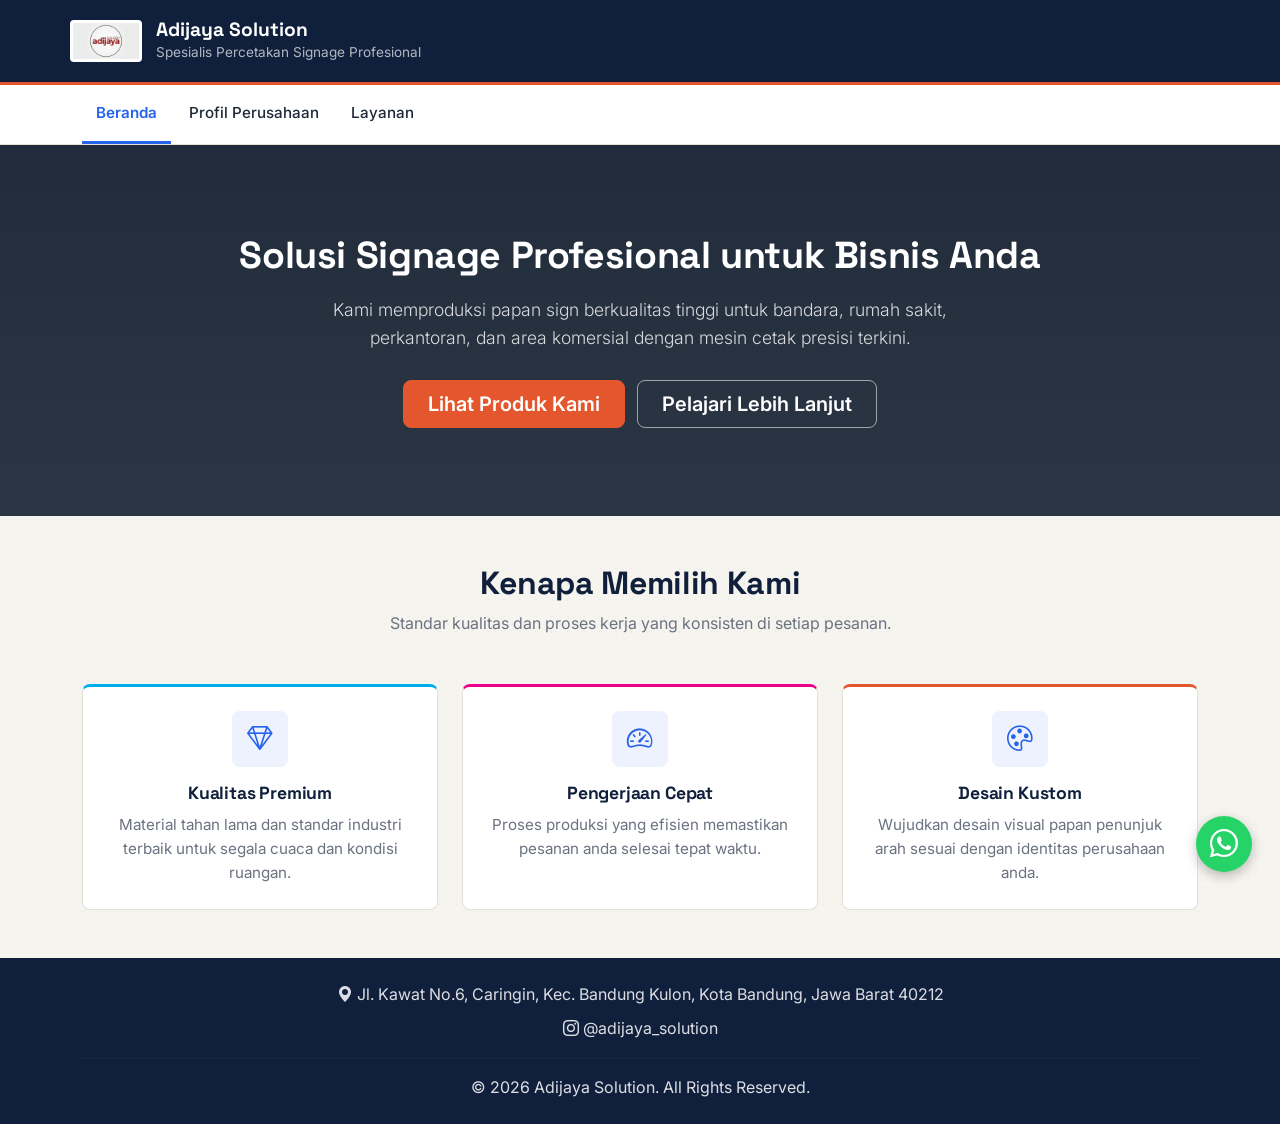
==== index.html @ e895bacc "first commit" ====
<!DOCTYPE html>
<html lang="id">
<head>
    <meta charset="UTF-8">
    <meta name="viewport" content="width=device-width, initial-scale=1.0">
    <title>Adijaya Solution - Spesialis Percetakan Signage</title>
    <!-- Bootstrap 5 CSS -->
    <link href="https://cdn.jsdelivr.net/npm/bootstrap@5.3.0/dist/css/bootstrap.min.css" rel="stylesheet">
    <!-- Bootstrap Icons -->
    <link rel="stylesheet" href="https://cdn.jsdelivr.net/npm/bootstrap-icons@1.10.5/font/bootstrap-icons.css">
    <!-- Custom CSS -->
    <link rel="stylesheet" href="style.css">
</head>
<body>

    
    <!-- Header -->
    <header>
        <div class="header-top">
            <div class="container header-top-inner">
                <img src="image/logo adijaya.png" alt="Logo Adijaya Solution" class="site-logo">
                <div>
                    <p class="site-title">Adijaya Solution</p>
                    <p class="site-subtitle">Spesialis Percetakan Signage Profesional</p>
                </div>
            </div>
        </div>
        <nav class="navbar navbar-expand-lg site-nav">
            <div class="container">
                <button class="navbar-toggler" type="button" data-bs-toggle="collapse" data-bs-target="#navbarNav" aria-controls="navbarNav" aria-expanded="false" aria-label="Toggle navigation">
                    <span class="navbar-toggler-icon"></span>
                </button>
                <div class="collapse navbar-collapse" id="navbarNav">
                    <ul class="navbar-nav">
                        <li class="nav-item"><a class="nav-link active" href="index.html">Beranda</a></li>
                        <li class="nav-item"><a class="nav-link" href="about.html">Profil Perusahaan</a></li>
                        <li class="nav-item"><a class="nav-link" href="services.html">Layanan</a></li>
                    </ul>
                </div>
            </div>
        </nav>
    </header>

    <!-- Hero Section -->
    <section class="hero-section text-center">
        <div class="container">
            <h1>Solusi Signage Profesional untuk Bisnis Anda</h1>
            <p class="lead">Kami memproduksi papan sign berkualitas tinggi untuk bandara, rumah sakit, perkantoran, dan area komersial dengan mesin cetak presisi terkini.</p>
            <a href="services.html" class="btn btn-primary btn-lg px-4 me-2">Lihat Produk Kami</a>
            <a href="about.html" class="btn btn-outline-secondary btn-lg px-4">Pelajari Lebih Lanjut</a>
        </div>
    </section>

    <!-- Fitur Singkat -->
    <section class="py-5">
        <div class="container">
            <div class="text-center mb-5">
                <h2 class="section-title">Kenapa Memilih Kami</h2>
                <p class="section-subtitle">Standar kualitas dan proses kerja yang konsisten di setiap pesanan.</p>
            </div>
            <div class="row g-4 text-center">
                <div class="col-md-4">
                    <div class="feature-card p-4">
                        <div class="feature-icon-box"><i class="bi bi-gem"></i></div>
                        <h3>Kualitas Premium</h3>
                        <p>Material tahan lama dan standar industri terbaik untuk segala cuaca dan kondisi ruangan.</p>
                    </div>
                </div>
                <div class="col-md-4">
                    <div class="feature-card p-4">
                        <div class="feature-icon-box"><i class="bi bi-speedometer2"></i></div>
                        <h3>Pengerjaan Cepat</h3>
                        <p>Proses produksi yang efisien memastikan pesanan anda selesai tepat waktu.</p>
                    </div>
                </div>
                <div class="col-md-4">
                    <div class="feature-card p-4">
                        <div class="feature-icon-box"><i class="bi bi-palette"></i></div>
                        <h3>Desain Kustom</h3>
                        <p>Wujudkan desain visual papan penunjuk arah sesuai dengan identitas perusahaan anda.</p>
                    </div>
                </div>
            </div>
        </div>
    </section>

    <!-- Footer -->
    <footer class="site-footer py-4 mt-auto">
        <div class="container text-center">
            <div class="row justify-content-center mb-3">
                <div class="col-md-8">
                    <p class="mb-2">
                        <a href="https://maps.app.goo.gl/FqAVJFy4GYQ6KUqA9" target="_blank">
                            <i class="bi bi-geo-alt-fill"></i> Jl. Kawat No.6, Caringin, Kec. Bandung Kulon, Kota Bandung, Jawa Barat 40212
                        </a>
                    </p>
                    <p class="mb-0">
                        <a href="https://www.instagram.com/adijaya_solution?utm_source=ig_web_button_share_sheet&igsh=ZDNlZDc0MzIxNw==" target="_blank">
                            <i class="bi bi-instagram"></i> @adijaya_solution
                        </a>
                    </p>
                </div>
            </div>
            <hr>
            <p class="mb-0">&copy; 2026 Adijaya Solution. All Rights Reserved.</p>
        </div>
    </footer>

    <!-- Tombol WhatsApp Melayang -->
    <a href="https://wa.me/6285187273017?text=Halo%20Adijaya%20Solution,%20saya%20ingin%20bertanya%20tentang%20pembuatan%20signage." class="wa-float" target="_blank">
        <i class="bi bi-whatsapp"></i>
    </a>

    <!-- Bootstrap 5 JS Bundle -->
    <script src="https://cdn.jsdelivr.net/npm/bootstrap@5.3.0/dist/js/bootstrap.bundle.min.js"></script>
</body>
</html>
---- style.css ----
/* ===========================================================
   style.css — Adijaya Solution
   Clean & professional, dengan nuansa khas perusahaan percetakan
   =========================================================== */

@import url('https://fonts.googleapis.com/css2?family=Space+Grotesk:wght@500;600;700&family=Inter:wght@400;500;600;700&display=swap');

:root {
  --navy: #10203C;
  --navy-dark: #0A1628;
  --accent: #E4572E;   /* garis aksen oranye di bawah header */
  --blue: #2563EB;
  --blue-dark: #1E4FC4;
  --bg: #F5F4EF;        /* warna hangat menyerupai kertas cetak */
  --surface: #FFFFFF;
  --text: #1F2937;
  --muted: #6B7280;
  --border: #E3E1D8;
  --radius: 8px;

  /* palet khas cetak CMYK, dipakai sebagai aksen dekoratif */
  --cmyk-c: #00AEEF;
  --cmyk-m: #EC008C;
  --cmyk-y: #FFD400;
  --cmyk-k: #111111;
}

* {
  box-sizing: border-box;
}

body {
  font-family: 'Inter', -apple-system, BlinkMacSystemFont, "Segoe UI", Roboto, Helvetica, Arial, sans-serif;
  display: flex;
  flex-direction: column;
  min-height: 100vh;
  color: var(--text);
  line-height: 1.6;

  /* Tekstur halftone dot halus — khas hasil cetak offset/CMYK */
  background-color: var(--bg);
  background-image:
    radial-gradient(rgba(16, 32, 60, 0.05) 1px, transparent 1px),
    radial-gradient(rgba(228, 87, 46, 0.045) 1px, transparent 1px);
  background-size: 16px 16px, 16px 16px;
  background-position: 0 0, 8px 8px;
}

h1, h2, h3, h4, h5, h6 {
  font-family: 'Space Grotesk', 'Inter', sans-serif;
  letter-spacing: -0.01em;
}

a {
  color: var(--blue);
}

/* ===== Garis identitas CMYK di paling atas halaman ===== */
.cmyk-bar {
  display: flex;
  width: 100%;
  height: 5px;
}
.cmyk-bar span { flex: 1 1 0; }
.cmyk-bar .c { background-color: var(--cmyk-c); }
.cmyk-bar .m { background-color: var(--cmyk-m); }
.cmyk-bar .y { background-color: var(--cmyk-y); }
.cmyk-bar .k { background-color: var(--cmyk-k); }

/* ===== Header ===== */
.header-top {
  background-color: var(--navy);
  color: #fff;
}

.header-top-inner {
  padding: 18px 0;
  display: flex;
  align-items: center;
  gap: 14px;
}

.site-logo {
  height: 42px;
  width: auto;
  border-radius: 4px;
  background: #fff;
  padding: 3px;
}

.site-title {
  font-family: 'Space Grotesk', sans-serif;
  font-size: 1.2rem;
  font-weight: 700;
  line-height: 1.25;
  margin: 0;
  color: #fff;
}

.site-subtitle {
  font-size: 0.85rem;
  color: rgba(255, 255, 255, 0.68);
  margin: 0;
}

.site-nav {
  background-color: var(--surface);
  border-top: 3px solid var(--accent);
  border-bottom: 1px solid var(--border);
  padding: 0;
}

.site-nav .navbar-toggler {
  border: 1px solid var(--border);
  margin: 10px 0;
}

.site-nav .navbar-toggler:focus {
  box-shadow: 0 0 0 3px rgba(37, 99, 235, 0.25);
}

.site-nav .navbar-nav {
  gap: 4px;
}

.site-nav .nav-link {
  color: var(--text);
  font-weight: 500;
  font-size: 0.95rem;
  padding: 16px 14px !important;
  border-bottom: 3px solid transparent;
  transition: color 0.15s ease, border-color 0.15s ease;
}

.site-nav .nav-link:hover {
  color: var(--blue);
}

.site-nav .nav-link.active {
  color: var(--blue);
  font-weight: 600;
  border-bottom-color: var(--blue);
}

/* ===== Hero Section — nuansa workshop percetakan ===== */
.hero-section {
  position: relative;
  background:
    linear-gradient(rgba(10, 22, 40, 0.90), rgba(10, 22, 40, 0.86)),
    url('https://images.unsplash.com/photo-1629729802306-2c196946001a?ixlib=rb-4.0.3&auto=format&fit=crop&w=1920&q=80') center/cover no-repeat;
  color: #fff;
  padding: 88px 0;
}

.hero-section h1 {
  color: #fff;
  font-weight: 700;
  font-size: 2.35rem;
  margin-bottom: 18px;
}

.hero-section .lead {
  color: rgba(255, 255, 255, 0.82);
  font-size: 1.1rem;
  max-width: 620px;
  margin: 0 auto 28px auto;
}

.hero-section .btn-primary {
  background-color: var(--accent);
  border-color: var(--accent);
  border-radius: var(--radius);
  font-weight: 600;
}

.hero-section .btn-primary:hover {
  background-color: #c94a26;
  border-color: #c94a26;
}

.hero-section .btn-outline-secondary {
  border-radius: var(--radius);
  border-color: rgba(255, 255, 255, 0.55);
  color: #fff;
  font-weight: 600;
}

.hero-section .btn-outline-secondary:hover {
  background-color: rgba(255, 255, 255, 0.12);
  border-color: #fff;
  color: #fff;
}

/* ===== Section titles ===== */
.section-title {
  color: var(--navy);
  font-weight: 700;
}

.section-subtitle {
  color: var(--muted);
}

/* ===== Feature / Signage Cards ===== */
.feature-card,
.signage-card {
  background-color: var(--surface);
  border: 1px solid var(--border);
  border-top: 3px solid var(--border);
  border-radius: var(--radius);
  box-shadow: none;
  transition: box-shadow 0.2s ease, border-color 0.2s ease;
  height: 100%;
}

.feature-card:hover,
.signage-card:hover {
  transform: none;
  box-shadow: 0 4px 14px rgba(16, 32, 60, 0.08);
}

/* Sentuhan identitas cetak: tiap kartu diberi warna atas berbeda */
.row .col-md-4:nth-child(1) .feature-card,
.row .col-md-4:nth-child(1) .signage-card { border-top-color: var(--cmyk-c); }

.row .col-md-4:nth-child(2) .feature-card,
.row .col-md-4:nth-child(2) .signage-card { border-top-color: var(--cmyk-m); }

.row .col-md-4:nth-child(3) .feature-card,
.row .col-md-4:nth-child(3) .signage-card { border-top-color: var(--accent); }

.feature-icon-box {
  width: 56px;
  height: 56px;
  border-radius: var(--radius);
  background-color: #EEF2FF;
  color: var(--blue);
  display: flex;
  align-items: center;
  justify-content: center;
  font-size: 1.6rem;
  margin: 0 auto 16px auto;
}

.feature-card h3,
.signage-card .card-title {
  font-family: 'Space Grotesk', sans-serif;
  color: var(--navy);
  font-weight: 700;
  font-size: 1.1rem;
}

.feature-card p,
.signage-card .card-text {
  color: var(--muted);
  font-size: 0.95rem;
  margin-bottom: 0;
}

/* ===== About page ===== */
.about-img {
  border: 1px solid var(--border);
  border-radius: var(--radius);
  box-shadow: none;
  max-width: 100%;
}

.text-justify {
  text-align: left;
}

/* ===== Footer ===== */
footer.site-footer {
  background-color: var(--navy);
  color: rgba(255, 255, 255, 0.85);
}

footer.site-footer a {
  color: rgba(255, 255, 255, 0.85);
  text-decoration: none;
}

footer.site-footer a:hover {
  color: #fff;
}

footer.site-footer hr {
  border-color: rgba(255, 255, 255, 0.15);
}

/* ===== Tombol WhatsApp Melayang ===== */
.wa-float {
  position: fixed;
  width: 56px;
  height: 56px;
  bottom: 28px;
  right: 28px;
  background-color: #25d366;
  color: #fff;
  border-radius: 50%;
  text-align: center;
  font-size: 28px;
  box-shadow: 0 4px 12px rgba(0, 0, 0, 0.25);
  z-index: 100;
  display: flex;
  justify-content: center;
  align-items: center;
  text-decoration: none;
}

.wa-float:hover {
  background-color: #1ebe57;
  color: #fff;
}

/* ===========================================================
   Responsif — tampilan mobile/HP
   =========================================================== */
@media (max-width: 767.98px) {
  .header-top-inner {
    padding: 14px 0;
    gap: 10px;
  }

  .site-logo {
    height: 34px;
  }

  .site-title {
    font-size: 1rem;
  }

  .site-subtitle {
    font-size: 0.75rem;
  }

  .site-nav .navbar-nav {
    padding: 6px 0 12px 0;
  }

  .site-nav .nav-link {
    padding: 10px 8px !important;
    border-bottom: none;
    border-left: 3px solid transparent;
  }

  .site-nav .nav-link.active {
    border-left-color: var(--blue);
    border-bottom-color: transparent;
    background-color: #EEF2FF;
  }

  .hero-section {
    padding: 48px 0;
    text-align: center;
  }

  .hero-section h1 {
    font-size: 1.6rem;
  }

  .hero-section .lead {
    font-size: 1rem;
  }

  .hero-section .btn-lg {
    width: 100%;
    margin: 0 0 10px 0 !important;
  }

  .wa-float {
    width: 50px;
    height: 50px;
    font-size: 24px;
    bottom: 18px;
    right: 18px;
  }
}

.text-justify {
  text-align: justify;
  text-align-last: left;  
  hyphens: auto;           
}

@media (max-width: 575.98px) {
  .header-top-inner {
    flex-wrap: wrap;
  }
}
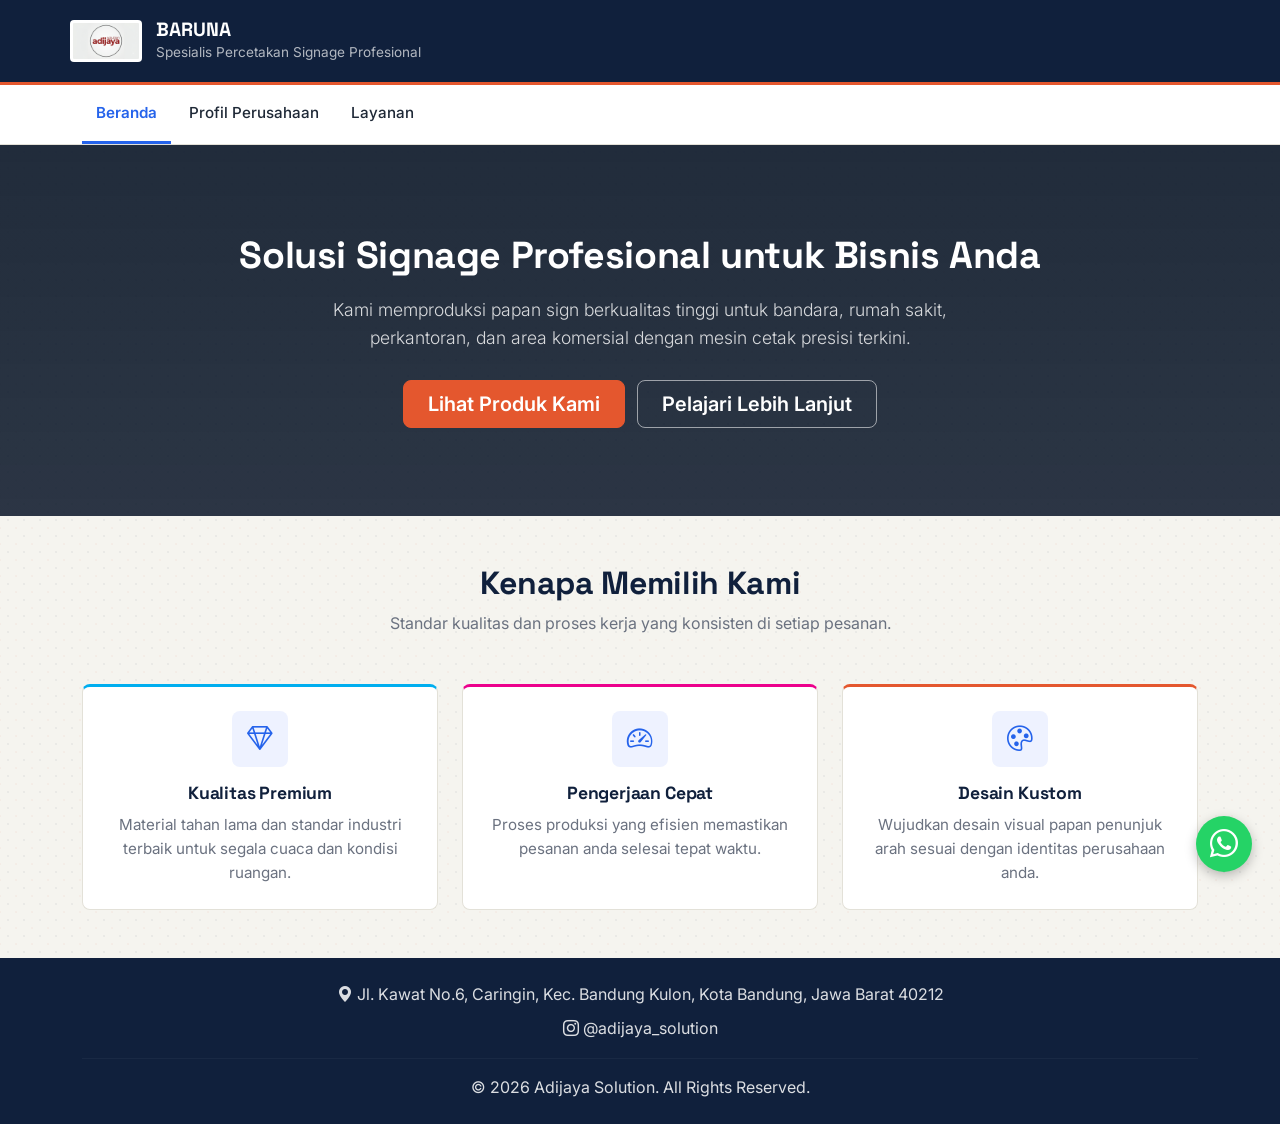
==== commit d1610237: "nyoba" ====
--- a/index.html
+++ b/index.html
@@ -20,7 +20,7 @@
             <div class="container header-top-inner">
                 <img src="image/logo adijaya.png" alt="Logo Adijaya Solution" class="site-logo">
                 <div>
-                    <p class="site-title">Adijaya Solution</p>
+                    <p class="site-title">BARUNA</p>
                     <p class="site-subtitle">Spesialis Percetakan Signage Profesional</p>
                 </div>
             </div>
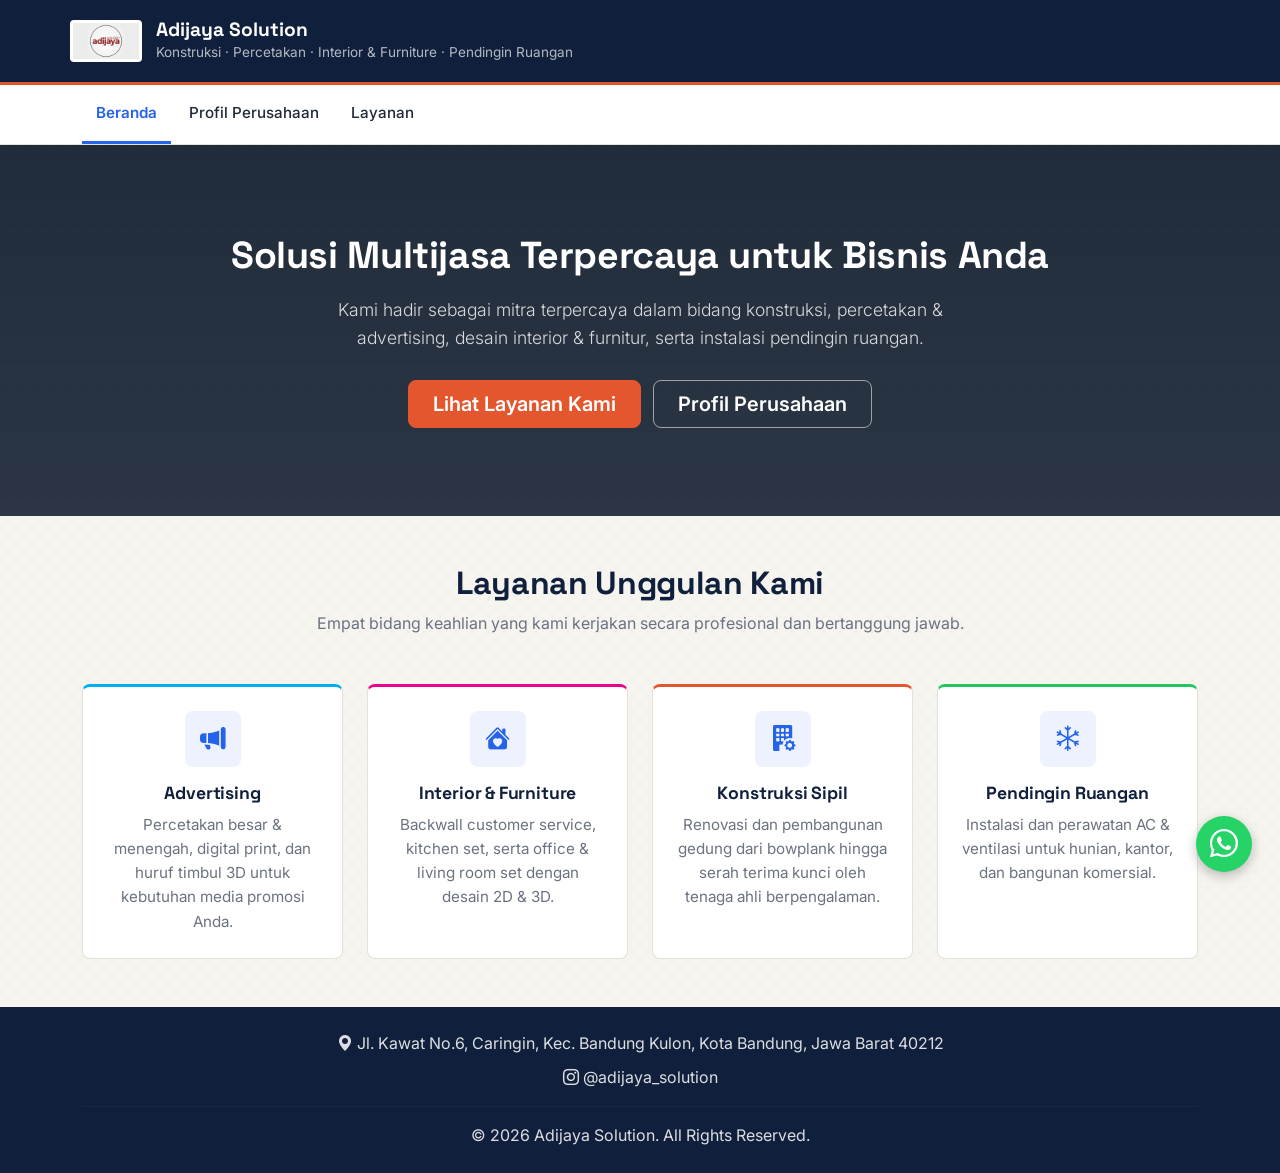
==== commit 28e5662b: "Update halaman index, services, dan style" ====
--- a/index.html
+++ b/index.html
@@ -3,7 +3,7 @@
 <head>
     <meta charset="UTF-8">
     <meta name="viewport" content="width=device-width, initial-scale=1.0">
-    <title>Adijaya Solution - Spesialis Percetakan Signage</title>
+    <title>Adijaya Solution - Konstruksi, Percetakan, Interior & AC</title>
     <!-- Bootstrap 5 CSS -->
     <link href="https://cdn.jsdelivr.net/npm/bootstrap@5.3.0/dist/css/bootstrap.min.css" rel="stylesheet">
     <!-- Bootstrap Icons -->
@@ -20,8 +20,8 @@
             <div class="container header-top-inner">
                 <img src="image/logo adijaya.png" alt="Logo Adijaya Solution" class="site-logo">
                 <div>
-                    <p class="site-title">BARUNA</p>
-                    <p class="site-subtitle">Spesialis Percetakan Signage Profesional</p>
+                    <p class="site-title">Adijaya Solution</p>
+                    <p class="site-subtitle">Konstruksi · Percetakan · Interior & Furniture · Pendingin Ruangan</p>
                 </div>
             </div>
         </div>
@@ -44,10 +44,10 @@
     <!-- Hero Section -->
     <section class="hero-section text-center">
         <div class="container">
-            <h1>Solusi Signage Profesional untuk Bisnis Anda</h1>
-            <p class="lead">Kami memproduksi papan sign berkualitas tinggi untuk bandara, rumah sakit, perkantoran, dan area komersial dengan mesin cetak presisi terkini.</p>
-            <a href="services.html" class="btn btn-primary btn-lg px-4 me-2">Lihat Produk Kami</a>
-            <a href="about.html" class="btn btn-outline-secondary btn-lg px-4">Pelajari Lebih Lanjut</a>
+            <h1>Solusi Multijasa Terpercaya untuk Bisnis Anda</h1>
+            <p class="lead">Kami hadir sebagai mitra terpercaya dalam bidang konstruksi, percetakan & advertising, desain interior & furnitur, serta instalasi pendingin ruangan.</p>
+            <a href="services.html" class="btn btn-primary btn-lg px-4 me-2">Lihat Layanan Kami</a>
+            <a href="about.html" class="btn btn-outline-secondary btn-lg px-4">Profil Perusahaan</a>
         </div>
     </section>
 
@@ -55,29 +55,36 @@
     <section class="py-5">
         <div class="container">
             <div class="text-center mb-5">
-                <h2 class="section-title">Kenapa Memilih Kami</h2>
-                <p class="section-subtitle">Standar kualitas dan proses kerja yang konsisten di setiap pesanan.</p>
+                <h2 class="section-title">Layanan Unggulan Kami</h2>
+                <p class="section-subtitle">Empat bidang keahlian yang kami kerjakan secara profesional dan bertanggung jawab.</p>
             </div>
             <div class="row g-4 text-center">
-                <div class="col-md-4">
+                <div class="col-md-3">
                     <div class="feature-card p-4">
-                        <div class="feature-icon-box"><i class="bi bi-gem"></i></div>
-                        <h3>Kualitas Premium</h3>
-                        <p>Material tahan lama dan standar industri terbaik untuk segala cuaca dan kondisi ruangan.</p>
+                        <div class="feature-icon-box"><i class="bi bi-megaphone-fill"></i></div>
+                        <h3>Advertising</h3>
+                        <p>Percetakan besar & menengah, digital print, dan huruf timbul 3D untuk kebutuhan media promosi Anda.</p>
                     </div>
                 </div>
-                <div class="col-md-4">
+                <div class="col-md-3">
                     <div class="feature-card p-4">
-                        <div class="feature-icon-box"><i class="bi bi-speedometer2"></i></div>
-                        <h3>Pengerjaan Cepat</h3>
-                        <p>Proses produksi yang efisien memastikan pesanan anda selesai tepat waktu.</p>
+                        <div class="feature-icon-box"><i class="bi bi-house-heart-fill"></i></div>
+                        <h3>Interior & Furniture</h3>
+                        <p>Backwall customer service, kitchen set, serta office & living room set dengan desain 2D & 3D.</p>
                     </div>
                 </div>
-                <div class="col-md-4">
+                <div class="col-md-3">
                     <div class="feature-card p-4">
-                        <div class="feature-icon-box"><i class="bi bi-palette"></i></div>
-                        <h3>Desain Kustom</h3>
-                        <p>Wujudkan desain visual papan penunjuk arah sesuai dengan identitas perusahaan anda.</p>
+                        <div class="feature-icon-box"><i class="bi bi-building-fill-gear"></i></div>
+                        <h3>Konstruksi Sipil</h3>
+                        <p>Renovasi dan pembangunan gedung dari bowplank hingga serah terima kunci oleh tenaga ahli berpengalaman.</p>
+                    </div>
+                </div>
+                <div class="col-md-3">
+                    <div class="feature-card p-4">
+                        <div class="feature-icon-box"><i class="bi bi-snow"></i></div>
+                        <h3>Pendingin Ruangan</h3>
+                        <p>Instalasi dan perawatan AC & ventilasi untuk hunian, kantor, dan bangunan komersial.</p>
                     </div>
                 </div>
             </div>
--- a/style.css
+++ b/style.css
@@ -229,6 +229,19 @@
 .row .col-md-4:nth-child(3) .feature-card,
 .row .col-md-4:nth-child(3) .signage-card { border-top-color: var(--accent); }
 
+/* 4 kolom layanan di beranda */
+.row .col-md-3:nth-child(1) .feature-card { border-top-color: var(--cmyk-c); }
+.row .col-md-3:nth-child(2) .feature-card { border-top-color: var(--cmyk-m); }
+.row .col-md-3:nth-child(3) .feature-card { border-top-color: var(--accent); }
+.row .col-md-3:nth-child(4) .feature-card { border-top-color: #22C55E; }
+
+/* Kartu fase pengerjaan */
+.service-phase-card {
+  background-color: #EEF2FF;
+  border: 1px solid #C7D2FE;
+  border-radius: var(--radius);
+}
+
 .feature-icon-box {
   width: 56px;
   height: 56px;
